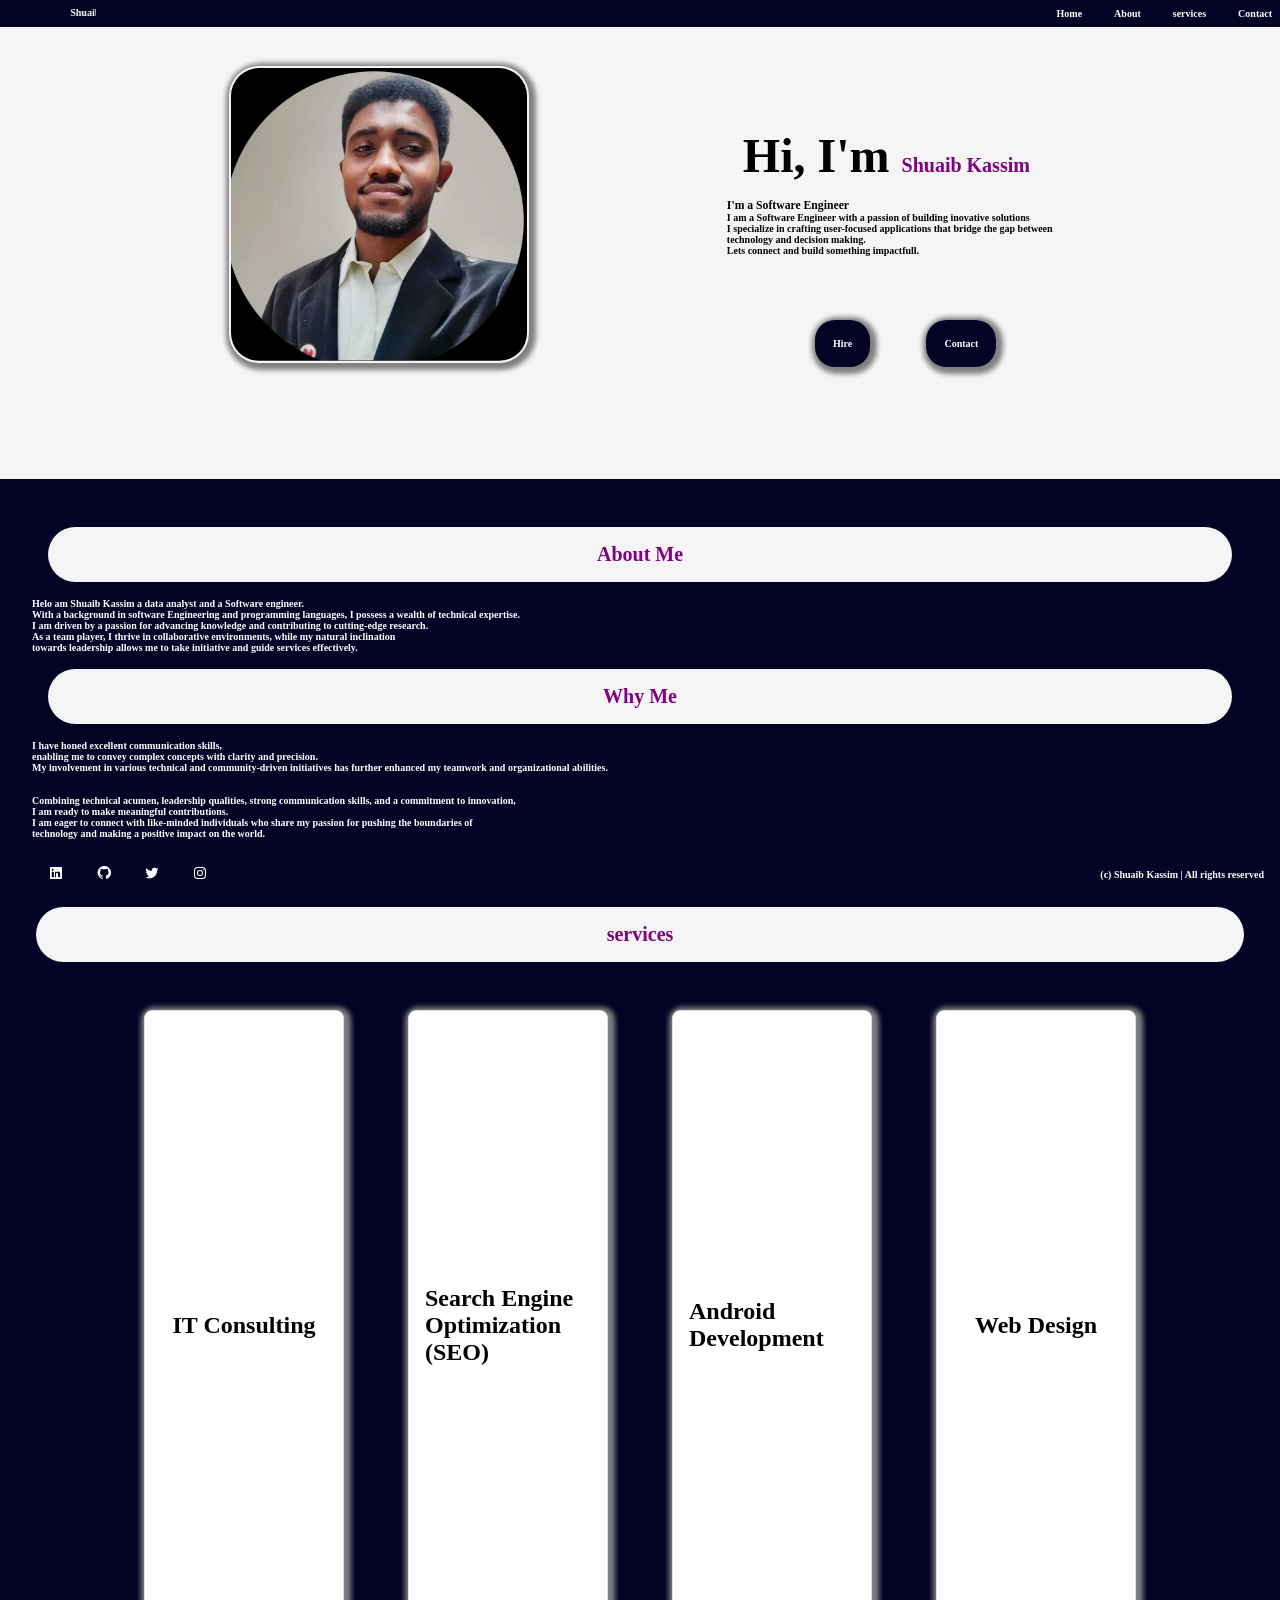
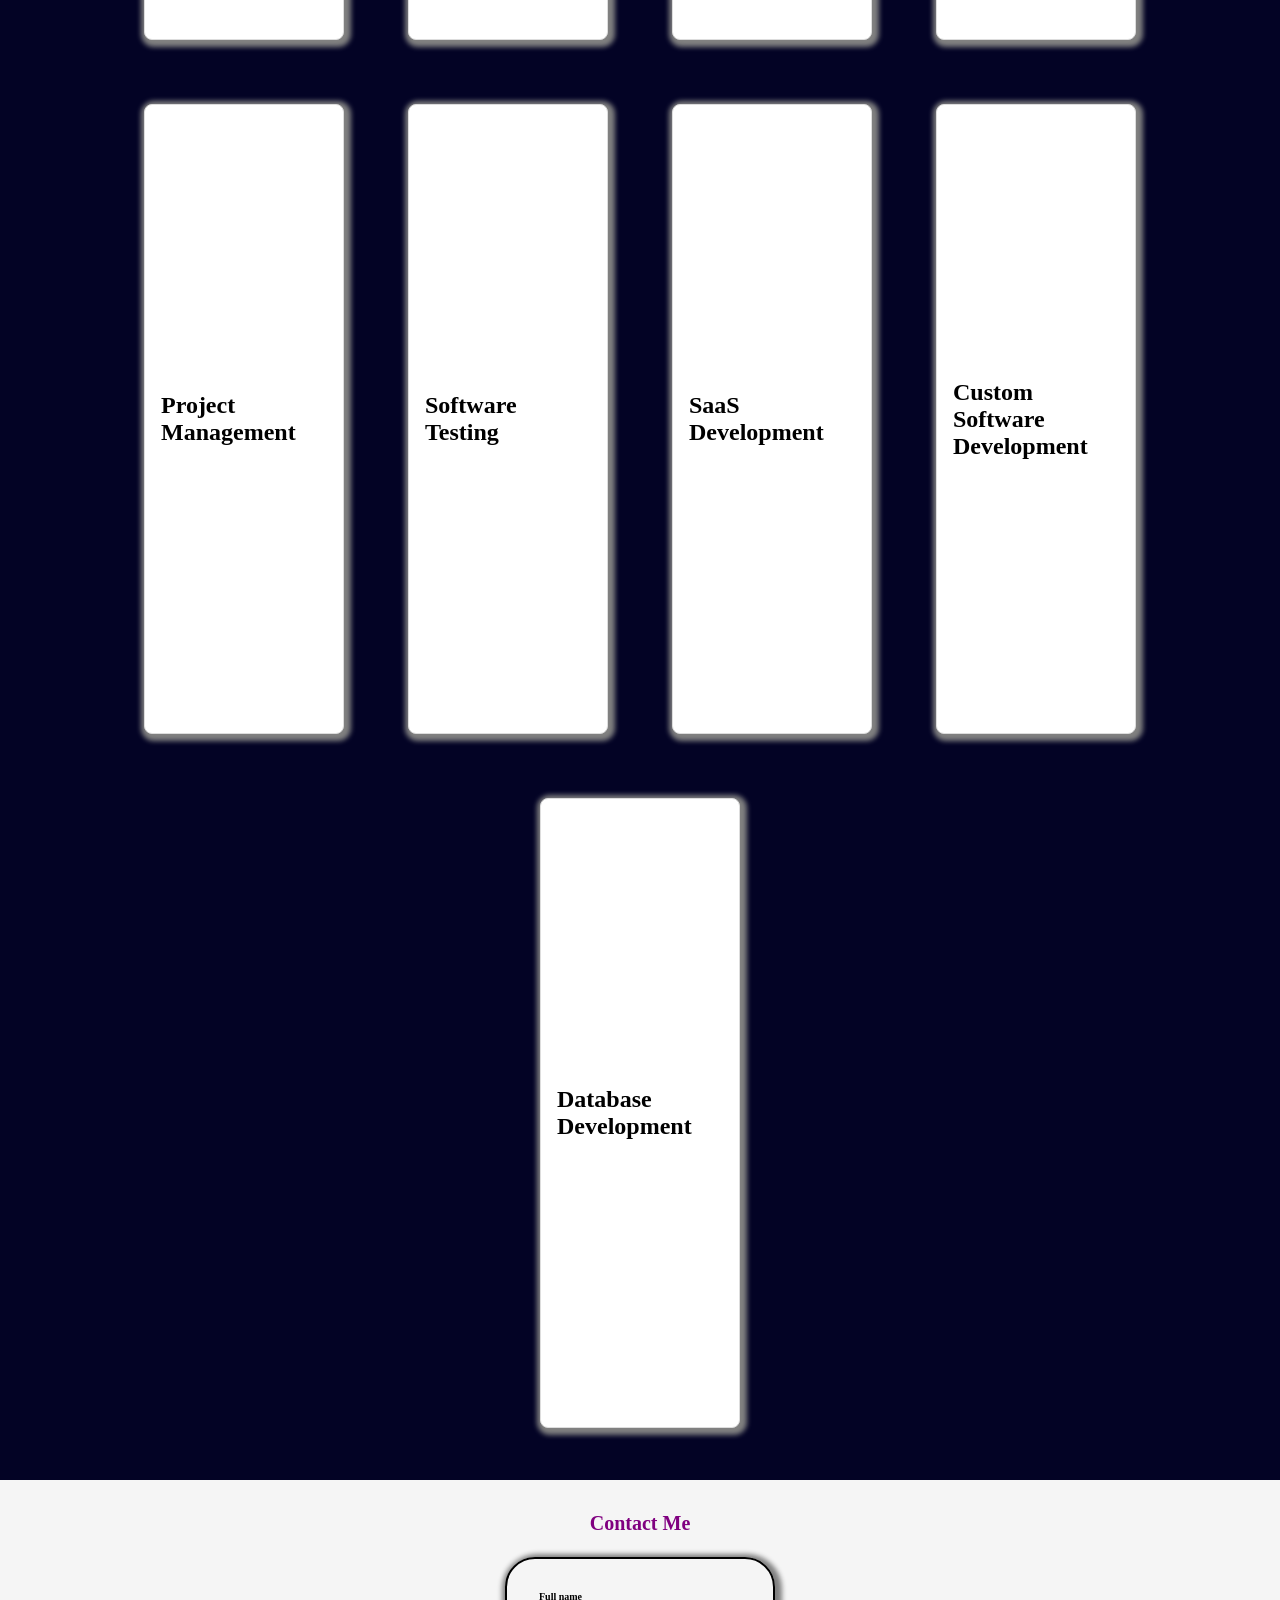
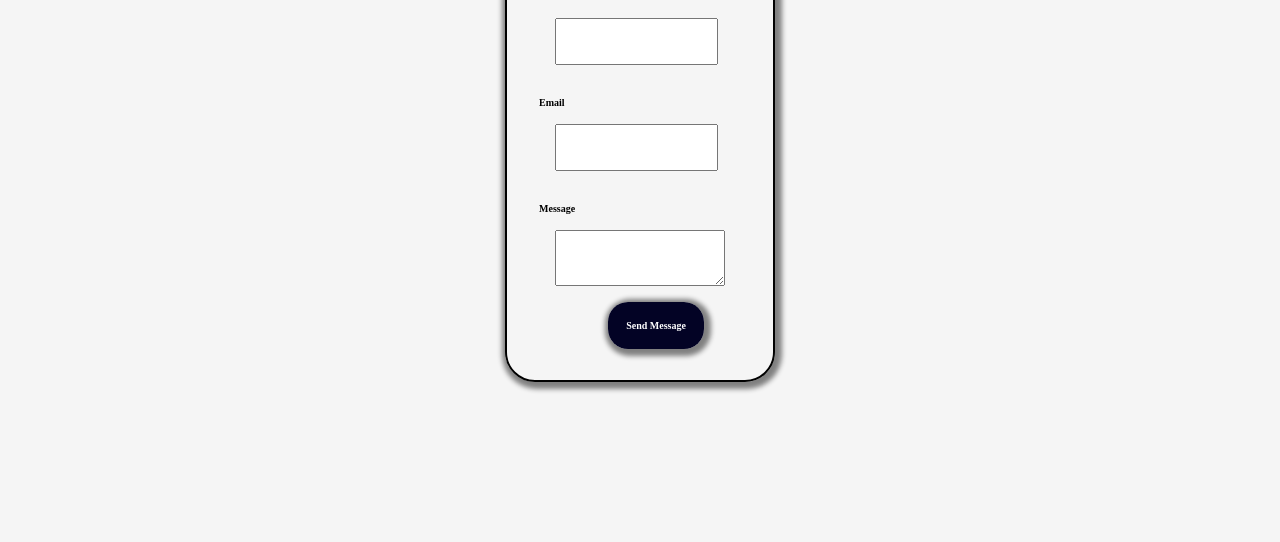
==== index.html @ 87318a44 "Add files via upload" ====
<!DOCTYPE html>
<html lang="en">
<head>
    <meta charset="UTF-8">
    <meta name="viewport" content="width=device-width, initial-scale=1.0">
    <meta name="description" content="Shuaib Kassim - Data Analyst and Front-End Web Developer specializing in actionable insights and user-friendly applications.">
    <link rel="stylesheet" href="styles.css">
    <link href='https://unpkg.com/boxicons@2.1.4/css/boxicons.min.css' rel='stylesheet'>
    <link rel="icon" href="favicon.webp" type="image/x-icon">

    <title>Shuaib Kassim</title>
</head>
<body>
    <header class="header">
        <a href="#Home" class="logo"><marquee behavior="smooth" direction="">Shuaib Kassim</marquee></a>
        <div class="menu_container">
            <div class="menu-button">
                <button class="menu-icon" id="show"><i class='bx bx-menu'></i></button>
            </div>
            <nav class="navigation">
                <a href="#Home" rel="noopener noreferrer" class="active">Home</a>
                <a href="#about" rel="noopener noreferrer" class="active">About</a>
                <a href="#services" rel="noopener noreferrer">services</a>
                <a href="#contact" rel="noopener noreferrer">Contact</a>
            </nav>
        </div>
    </header>
    <section class="home" id="Home">
        <div class="main-container">
            <div class="home-content">
                <div class="home-img">
                    <img src="three.png" alt="Portrait Shuaib Kassim">
                </div>
                <div class="main-paragraph">
                    <div class="paragraph">
                        <h1>Hi, I'm <span>Shuaib Kassim</span></h1>
                        <h3 class="text-animation">I'm a Software Engineer</h3>
                        <p class="p">
                            I am a Software Engineer with a passion of building inovative solutions <br>
                            I specialize in  crafting user-focused applications that bridge the gap between <br>
                            technology and decision making. <br>
                            Lets connect and build something impactfull.
                        </p>
                    </div>
                    <div class="main-btn-group">
                        <div class="inner-bnt-groups">
                            <div class="btn-group">
                                <a href="#" class="btn">Hire</a>
                            </div>
                            <div>
                                <a href="#" class="btn one">Contact</a>
                            </div>
                        </div>
                    </div>
                </div>
            </div>
        </div>
    </section>
    <section class="about" id="about">
        <div class="main-container">
            <div class="about-me">
                <div class="me">
                    <h2 class="heading"><p class="headings"><span>About Me</span></p></h2>
                </div>
                <p class="p">
                    Helo am Shuaib Kassim a data analyst and a Software engineer.
                    <br>
                    With a background in software Engineering and programming languages, I possess a wealth of technical expertise. <br> 
                    I am driven by a passion for advancing knowledge and contributing to cutting-edge research. <br>
                    As a team player, I thrive in collaborative environments, while my natural inclination <br>
                    towards leadership allows me to take initiative and guide services effectively.
                </p>
            </div>
            <div class="why-me">
                <div class="me">
                    <h2 class="headings"><span>Why Me</span></h2>
                </div>
                <p>
                    I have honed excellent communication skills, <br>
                    enabling me to convey complex concepts with clarity and precision. <br>
                    My involvement in various technical and community-driven initiatives has further enhanced my teamwork and organizational abilities. <br>
                    
                    <br><br>
                    Combining technical acumen, leadership qualities, strong communication skills, and a commitment to innovation, <br> 
                    I am ready to make meaningful contributions.  <br>
                    I am eager to connect with like-minded individuals who share my passion for pushing the boundaries of <br>
                    technology and making a positive impact on the world.
                </p>
            </div>
        </div>
    </section>
    <section class="service-main" id="services">
        <div class="me">
            <h2 class="heading"><p class="headings"><span>services</span></p></h2>
        </div>
        <div class="grid-container">
            <div class="service-card">
                <h2>IT Consulting</h2>
            </div>
            <div class="service-card">
                <h2>Search Engine Optimization (SEO)</h2>
            </div>
            <div class="service-card">
                <h2>Android Development</h2>
            </div>
            <div class="service-card">
                <h2>Web Design</h2>
            </div>
            <div class="service-card">
                <h2>Project Management</h2>
            </div>
            <div class="service-card">
                <h2>Software Testing</h2>
            </div>
            <div class="service-card">
                <h2>SaaS Development</h2>
            </div>
            <div class="service-card">
                <h2>Custom Software Development</h2>
            </div>
            <div class="service-card">
                <h2>Database Development</h2>
            </div>        
        </div>
    </section>
    <section class="contact" id="contact">
        <div class="main-contact-container">
            <h2 class="heading"><p class="headings"><span>Contact Me</span></p></h2><br><br>
            <form>
                <div class="input-group">
                    <div class="input-box">
                        <label for="fullname">Full name</label>
                        <br>
                        <input type="text" name="name" class="input" id="fullname" autocomplete="name" required>
                    </div>
                    <div class="input-box">
                        <label for="email">Email</label>
                        <br>
                        <input type="email" name="email" class="input" id="email" autocomplete="email" required>
                    </div>
                    <div class="input-box">
                        <label for="message">Message</label>
                        <br>
                        <textarea name="message"  class="input" id="message" autocomplete="off"></textarea>
                    </div>
                </div>
                <div class="input-group-2">
                    <a href="success.html" type='submit' class="btn">Send Message</a>
                </div>
                <br><br><br>
            </form>
        </div>
    </section> 
    <footer class="footer">
        <div class="social social-icons">
            <a href="" aria-label="LinkedIn"><i class='bx bxl-linkedin-square'></i></a>
            <a href="" aria-label="GitHub"><i class='bx bxl-github'></i></a>
            <a href="" aria-label="Twitter"><i class='bx bxl-twitter'></i></a>
            <a href="" aria-label="Instagram"><i class='bx bxl-instagram'></i></a>
        </div>
        <p class="copyright">(c) Shuaib Kassim | All rights reserved</p>
    </footer>

    <script src="script.js"></script>
</body>
</html>
---- styles.css ----
* {
    margin: 0;
    padding: 0;
    box-sizing: border-box;
}

:root {
    --background-color: whitesmoke;
    --object-color: purple;
    --container-color: rgb(3, 3, 37);
}

html {
    scroll-behavior: smooth;
}

body {
    overflow-y: auto; 
    overflow-x: hidden;
    background-color: var(--background-color);
    font-size: 10px;
    display: block;
    font-weight: bolder;
    min-height: 100vh; 
}

header, footer {
    position: fixed;
    background-color: var(--container-color);
    width: 100%;
    backdrop-filter: blur(10px);
    display: flex;
    justify-content: space-between;
    align-items: center;
    z-index: 5;
}

header {
    top: 0;
}

footer {
    bottom: 0;
    text-align: center;
    padding: 1rem;
}

footer p{
    color: white;
}

.navigation {
    padding: 0.5rem;
    font-size: 10px;
    display: flex;
    justify-content: center;
    align-items: center;
}

a {
    text-decoration: none;
    color: white;
    font-weight: bolder;
    margin-left: 2rem;
}

 header a:hover, footer a:hover, header a:focus, footer a:focus{
    border-bottom: 3px solid white;
}

.menu-button{
    display: none;
}

.home {
    margin-top: 5rem;
    margin-bottom: 3rem; 
    display: flex;
    flex-direction: column;
    width: 100vw;
}

.main-container {
    width: 100vw;
    padding: 2rem;
}



.home-content {
    display: flex;
    justify-content: space-evenly;
    align-items: center;
    flex-direction: row;
}

img {
    max-width: 300px;
    height: auto;
    border: 2px solid transparent;
    border-radius: 30px;
    box-shadow: 2px 2px 5px 5px gray;
}

.home-img {
    border: 2px solid transparent;
    border-radius: 30px;
    margin-top: -5rem;
}

h1 {
    font-size: 3rem;
    overflow-wrap: break-word;
    word-wrap: break-word;
    margin: 1rem;
}




.about {
    background-color: var(--container-color);
    color: white;
}

.main-btn-group{
    padding: 2rem;

}

.inner-bnt-groups{
    display: flex;
    justify-content: space-evenly;
    align-items: center;
    margin-top: 2rem;
}

.btn-group{
    display: flex;
}


.btn{
    background-color: var(--container-color);
    padding: 1rem;
    border: 2px solid transparent;
    border-radius: 20px;
    box-shadow: 2px 2px 5px 5px gray;
    color: white;
}

.btn:hover, .btn:focus{
    background-color: white;
    color: var(--container-color);
    transition: 0.5s ease-in-out;

}

.me{
    background-color: var(--background-color);
    display: flex;
    flex-shrink: 1;
    justify-content: center;
    align-items: center;
    padding: 1rem;
    color: var(--object-color);
    margin: 1rem;
    border-radius: 30px;
}



.social{
    display: flex;
    flex-direction: row;
    justify-content: center;
    align-items: center;
}

.social a{
    color: white;
    font-size: 1rem;
}

.contact{
    width: 100vw;
    padding: 2rem;
    min-height: 70vh;
    margin-bottom: 2rem;
    background-color: whitesmoke;

}

.c-btn{
    display: flex;
    justify-content: center;
    align-items: center;
}
.contact label{
    color: black;
}
label{
    color: white;
}

.main-contact-container{
    width: 100%;
    height: 100%;
    display: flex;
    justify-content: center;
    align-items: center;
    flex-direction: column;
}

.input-box{
    margin: 1rem;
}

.input{
    padding: 1rem;
    margin: 1rem;
    font-size: 10px;
}

form{
    border: 2px solid black;
    padding: 1rem;
    border-radius: 30px;
    box-shadow: 2px 2px 5px 5px gray;
    display: flex;
    justify-content: center;
    align-items: center;
    flex-direction: column;
}

span{
    font-size: 20px;
    color: purple;
}

.skills{
    width: 100vw;
    height: 100vh;
    display: block;
    text-align: center;
}

.skills-container{

    display: flex;
    justify-content: center;
    align-items: center;
    flex-direction: column;
}

li{
    list-style-type: none;
}


.buttons{

    display: flex;
    justify-content: space-between;
    align-items: center;
    width: 100%; 
    max-width: 800px; 
    height: 100vh;

}

.service-main{
    padding: 20px;
    background-color: var(--container-color);
    
}

.grid-container{

    display: flex;
    justify-content: center;
    align-items: center;
    flex-direction: row;
    flex-wrap: wrap;
    flex-grow: 1;
}
.service-card{
    background-color: #fff;
    border: 1px solid #ddd;
    border-radius: 8px;
    padding: 16px;
    box-shadow: 2px 2px 5px 5px grey;
    min-height: 70vh;
    display: flex;
    justify-content: center;
    align-items: center;
    width: 200px;
    height: 100px;
    margin: 2rem;
}

.service-card h2{
    font-size: 1.5rem;


}


::-webkit-scrollbar{
    width: 5px;
}

::-webkit-scrollbar-thumb{
    background-color: var(--main-color);
}

::-webkit-scrollbar-track{
    background-color: var(--second-bg-color);
    width: 50px;
}

@media (max-width: 1024px){
    .home-content {
        flex-direction: column;
        align-items: center;
        justify-content: space-between;
        margin-top: 2rem;
    }
    

    .service-card {
        height: 100px;
    }

    .buttons {
        position: fixed;
        bottom: auto;
    }
    .grid-container {
        grid-template-columns: repeat(3, 1fr);
    }
    .contact{
        margin-bottom: 2rem;
    }
    .navigation {
        display: flex;
        flex-direction: column;
        justify-content: space-between;
        align-items: flex-start;
        background-color: transparent;
        width: 115px;
    }

    .menu-button {
        display: block;
        padding: 0.5rem;
        text-align: left;
    }
    .menu-icon {
        font-size: 1.5rem;
        font-weight: bolder;
        border: none;
        background-color: var(--background-color);
        min-width: 20px;
        min-height: 20px;

    }
    .navigation a {
        margin: 1rem;
        color: black;
    }


}
@media (max-width: 768px){
    .grid-container {
        grid-template-columns: repeat(2, 1fr);
    }
    .home-content {
        flex-direction: column;
        align-items: center;
    }

}
@media (max-width: 640px){
    .service-card {
        height: 100px;
    }

}
@media (max-width: 475px){

}
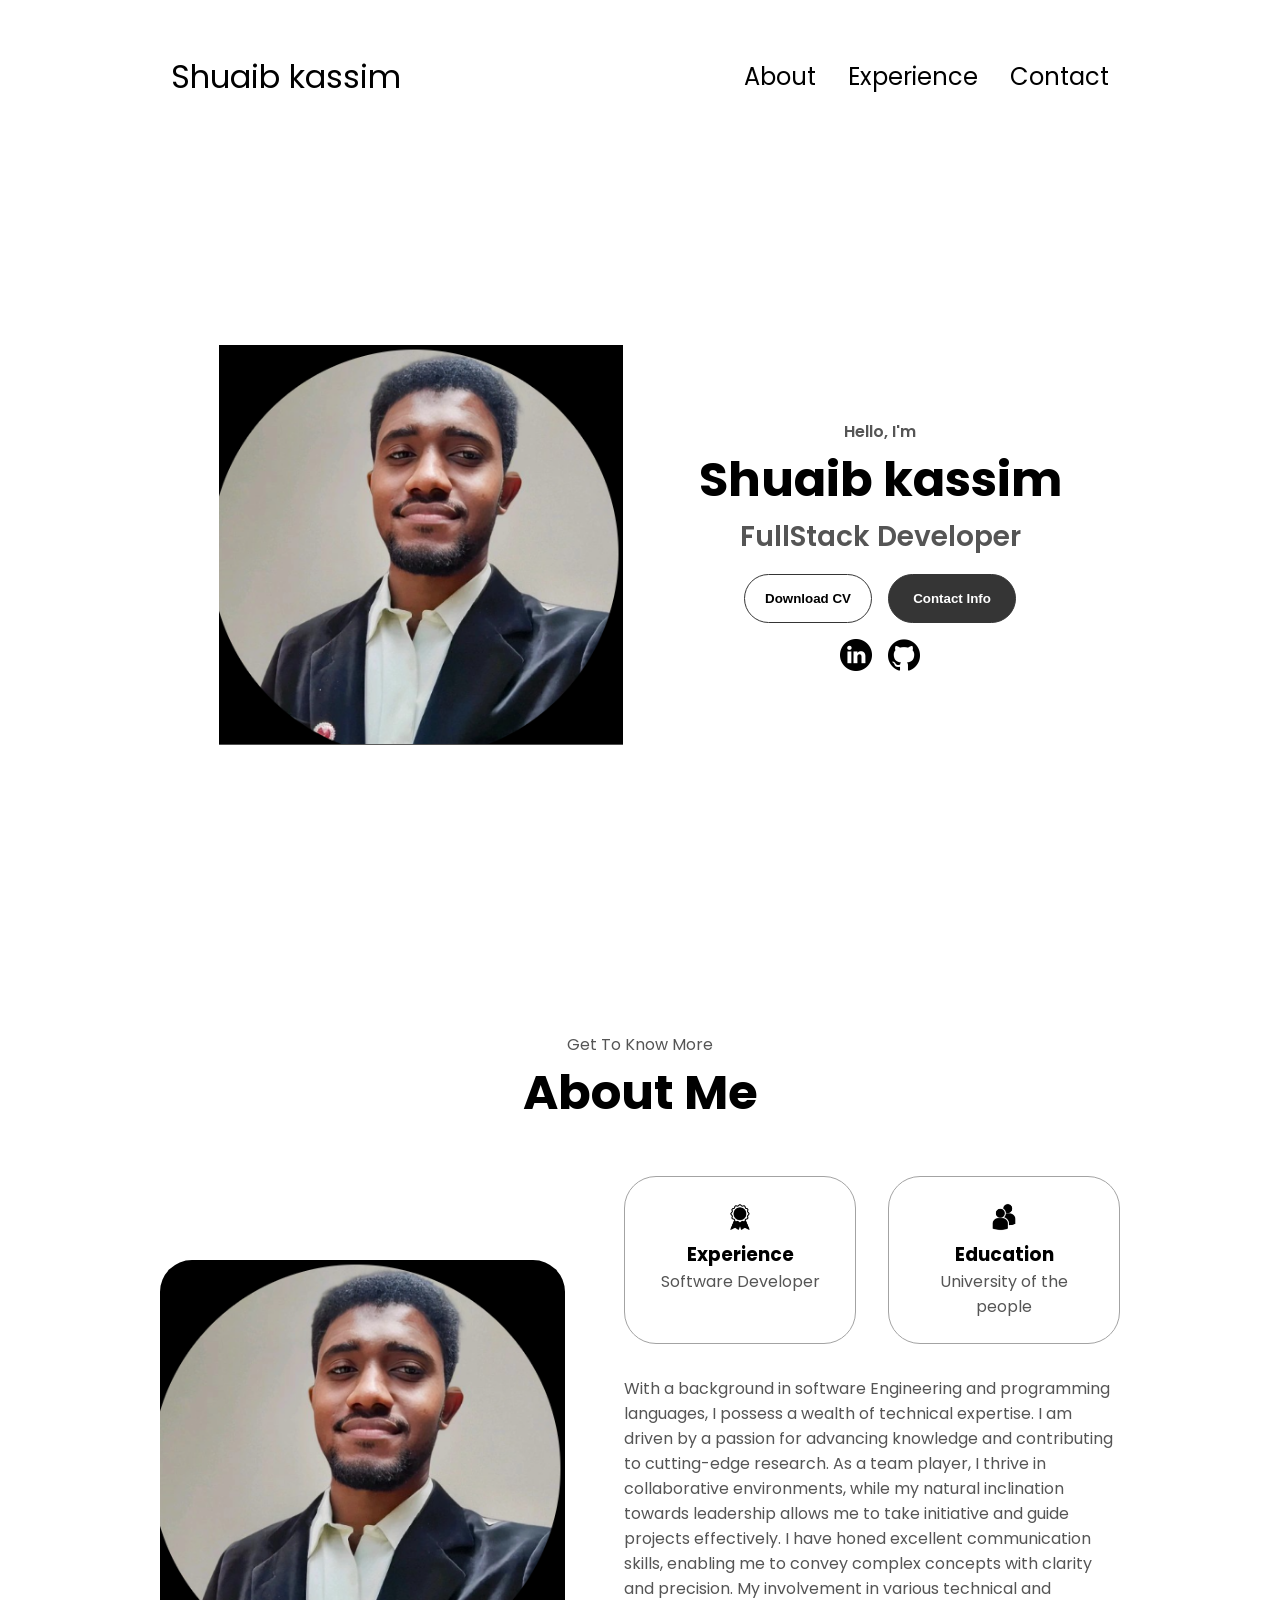
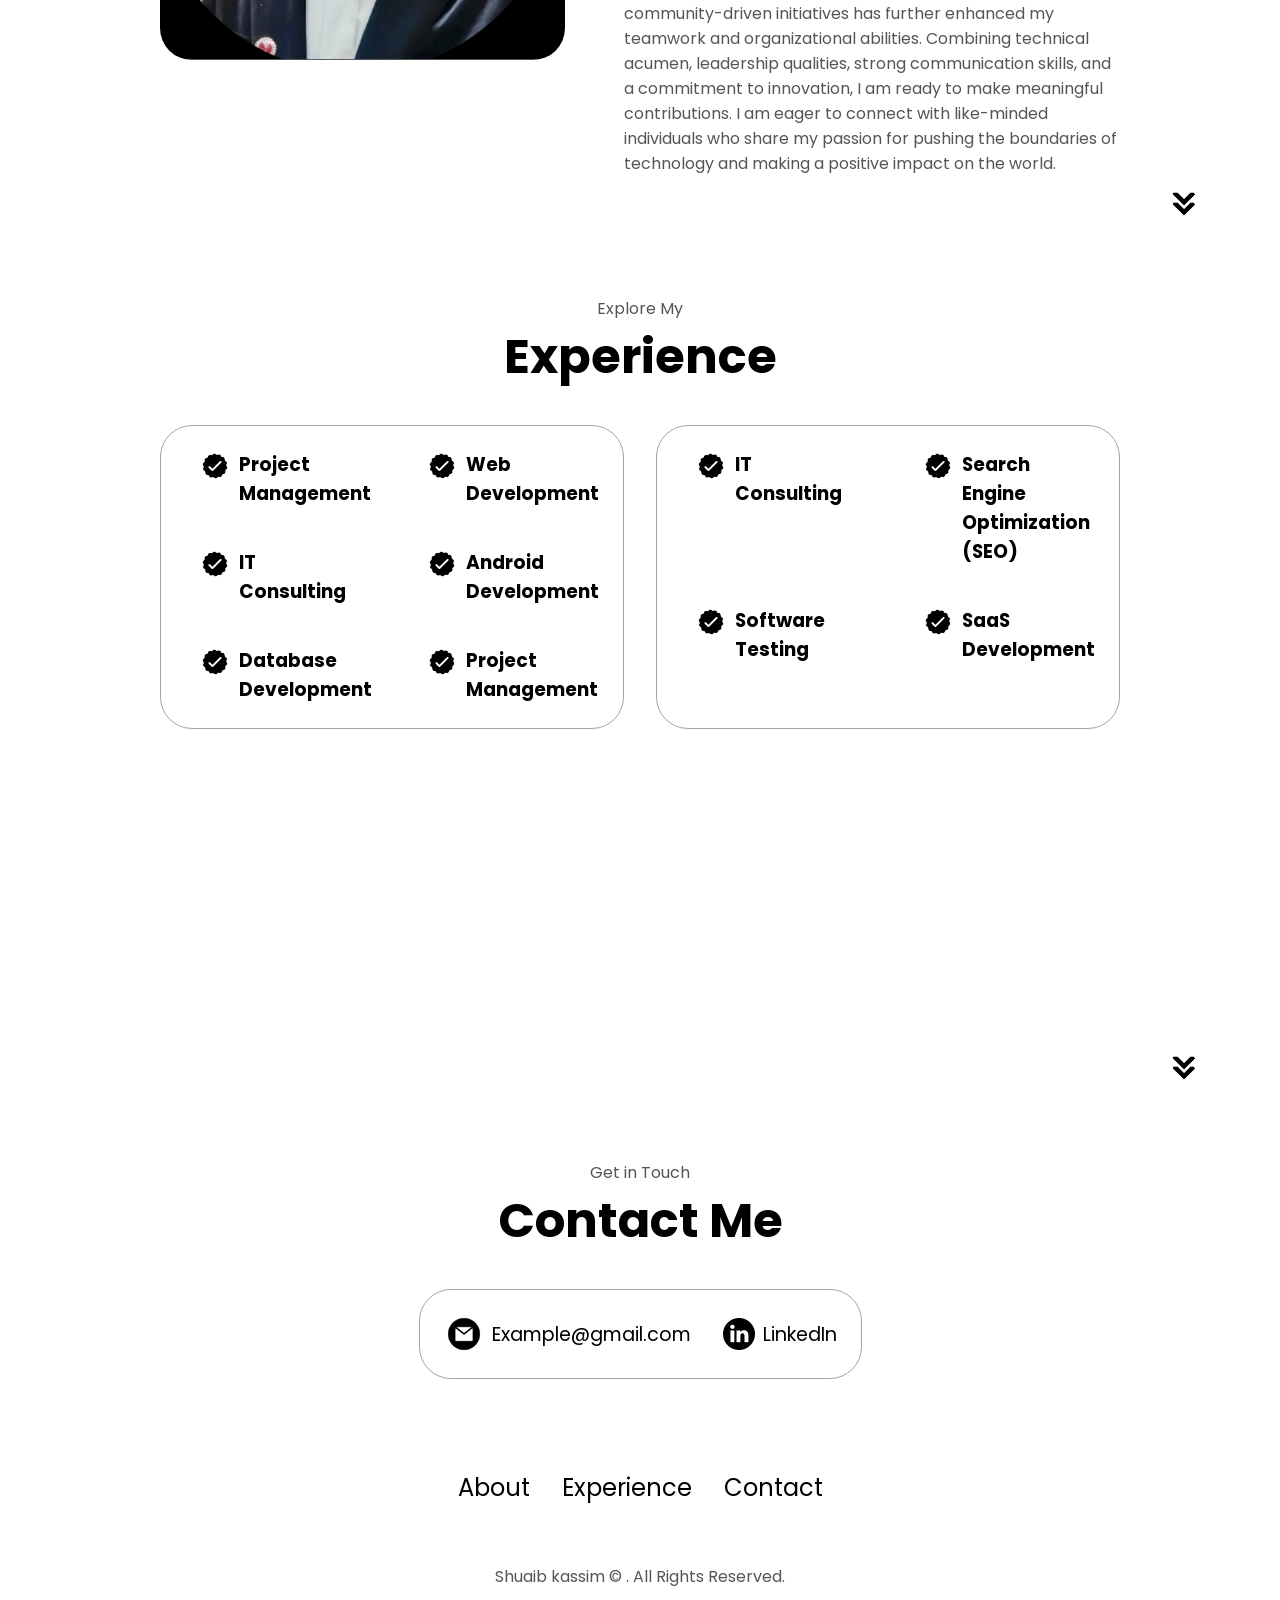
==== commit fb414ff3: "Add files via upload" ====
--- a/index.html
+++ b/index.html
@@ -1,166 +1,286 @@
-<!DOCTYPE html>
-<html lang="en">
-<head>
-    <meta charset="UTF-8">
-    <meta name="viewport" content="width=device-width, initial-scale=1.0">
-    <meta name="description" content="Shuaib Kassim - Data Analyst and Front-End Web Developer specializing in actionable insights and user-friendly applications.">
-    <link rel="stylesheet" href="styles.css">
-    <link href='https://unpkg.com/boxicons@2.1.4/css/boxicons.min.css' rel='stylesheet'>
-    <link rel="icon" href="favicon.webp" type="image/x-icon">
-
-    <title>Shuaib Kassim</title>
-</head>
-<body>
-    <header class="header">
-        <a href="#Home" class="logo"><marquee behavior="smooth" direction="">Shuaib Kassim</marquee></a>
-        <div class="menu_container">
-            <div class="menu-button">
-                <button class="menu-icon" id="show"><i class='bx bx-menu'></i></button>
-            </div>
-            <nav class="navigation">
-                <a href="#Home" rel="noopener noreferrer" class="active">Home</a>
-                <a href="#about" rel="noopener noreferrer" class="active">About</a>
-                <a href="#services" rel="noopener noreferrer">services</a>
-                <a href="#contact" rel="noopener noreferrer">Contact</a>
-            </nav>
-        </div>
-    </header>
-    <section class="home" id="Home">
-        <div class="main-container">
-            <div class="home-content">
-                <div class="home-img">
-                    <img src="three.png" alt="Portrait Shuaib Kassim">
-                </div>
-                <div class="main-paragraph">
-                    <div class="paragraph">
-                        <h1>Hi, I'm <span>Shuaib Kassim</span></h1>
-                        <h3 class="text-animation">I'm a Software Engineer</h3>
-                        <p class="p">
-                            I am a Software Engineer with a passion of building inovative solutions <br>
-                            I specialize in  crafting user-focused applications that bridge the gap between <br>
-                            technology and decision making. <br>
-                            Lets connect and build something impactfull.
-                        </p>
-                    </div>
-                    <div class="main-btn-group">
-                        <div class="inner-bnt-groups">
-                            <div class="btn-group">
-                                <a href="#" class="btn">Hire</a>
-                            </div>
-                            <div>
-                                <a href="#" class="btn one">Contact</a>
-                            </div>
-                        </div>
-                    </div>
-                </div>
-            </div>
-        </div>
-    </section>
-    <section class="about" id="about">
-        <div class="main-container">
-            <div class="about-me">
-                <div class="me">
-                    <h2 class="heading"><p class="headings"><span>About Me</span></p></h2>
-                </div>
-                <p class="p">
-                    Helo am Shuaib Kassim a data analyst and a Software engineer.
-                    <br>
-                    With a background in software Engineering and programming languages, I possess a wealth of technical expertise. <br> 
-                    I am driven by a passion for advancing knowledge and contributing to cutting-edge research. <br>
-                    As a team player, I thrive in collaborative environments, while my natural inclination <br>
-                    towards leadership allows me to take initiative and guide services effectively.
-                </p>
-            </div>
-            <div class="why-me">
-                <div class="me">
-                    <h2 class="headings"><span>Why Me</span></h2>
-                </div>
-                <p>
-                    I have honed excellent communication skills, <br>
-                    enabling me to convey complex concepts with clarity and precision. <br>
-                    My involvement in various technical and community-driven initiatives has further enhanced my teamwork and organizational abilities. <br>
-                    
-                    <br><br>
-                    Combining technical acumen, leadership qualities, strong communication skills, and a commitment to innovation, <br> 
-                    I am ready to make meaningful contributions.  <br>
-                    I am eager to connect with like-minded individuals who share my passion for pushing the boundaries of <br>
-                    technology and making a positive impact on the world.
-                </p>
-            </div>
-        </div>
-    </section>
-    <section class="service-main" id="services">
-        <div class="me">
-            <h2 class="heading"><p class="headings"><span>services</span></p></h2>
-        </div>
-        <div class="grid-container">
-            <div class="service-card">
-                <h2>IT Consulting</h2>
-            </div>
-            <div class="service-card">
-                <h2>Search Engine Optimization (SEO)</h2>
-            </div>
-            <div class="service-card">
-                <h2>Android Development</h2>
-            </div>
-            <div class="service-card">
-                <h2>Web Design</h2>
-            </div>
-            <div class="service-card">
-                <h2>Project Management</h2>
-            </div>
-            <div class="service-card">
-                <h2>Software Testing</h2>
-            </div>
-            <div class="service-card">
-                <h2>SaaS Development</h2>
-            </div>
-            <div class="service-card">
-                <h2>Custom Software Development</h2>
-            </div>
-            <div class="service-card">
-                <h2>Database Development</h2>
-            </div>        
-        </div>
-    </section>
-    <section class="contact" id="contact">
-        <div class="main-contact-container">
-            <h2 class="heading"><p class="headings"><span>Contact Me</span></p></h2><br><br>
-            <form>
-                <div class="input-group">
-                    <div class="input-box">
-                        <label for="fullname">Full name</label>
-                        <br>
-                        <input type="text" name="name" class="input" id="fullname" autocomplete="name" required>
-                    </div>
-                    <div class="input-box">
-                        <label for="email">Email</label>
-                        <br>
-                        <input type="email" name="email" class="input" id="email" autocomplete="email" required>
-                    </div>
-                    <div class="input-box">
-                        <label for="message">Message</label>
-                        <br>
-                        <textarea name="message"  class="input" id="message" autocomplete="off"></textarea>
-                    </div>
-                </div>
-                <div class="input-group-2">
-                    <a href="success.html" type='submit' class="btn">Send Message</a>
-                </div>
-                <br><br><br>
-            </form>
-        </div>
-    </section> 
-    <footer class="footer">
-        <div class="social social-icons">
-            <a href="" aria-label="LinkedIn"><i class='bx bxl-linkedin-square'></i></a>
-            <a href="" aria-label="GitHub"><i class='bx bxl-github'></i></a>
-            <a href="" aria-label="Twitter"><i class='bx bxl-twitter'></i></a>
-            <a href="" aria-label="Instagram"><i class='bx bxl-instagram'></i></a>
-        </div>
-        <p class="copyright">(c) Shuaib Kassim | All rights reserved</p>
-    </footer>
-
-    <script src="script.js"></script>
-</body>
-</html>+<!DOCTYPE html>
+<html lang="en">
+  <head>
+    <meta charset="UTF-8" />
+    <meta http-equiv="X-UA-Compatible" content="IE=edge" />
+    <meta name="viewport" content="width=device-width, initial-scale=1.0" />
+    <title>My Portfolio</title>
+    <link rel="stylesheet" href="style.css" />
+    <link rel="stylesheet" href="mediaqueries.css" />
+  </head>
+  <body>
+    <nav id="desktop-nav">
+      <div class="logo">Shuaib kassim</div>
+      <div>
+        <ul class="nav-links">
+          <li><a href="#about">About</a></li>
+          <li><a href="#experience">Experience</a></li>
+          <li><a href="#contact">Contact</a></li>
+        </ul>
+      </div>
+    </nav>
+    <nav id="hamburger-nav">
+      <div class="logo">Shuaib kassim</div>
+      <div class="hamburger-menu">
+        <div class="hamburger-icon" onclick="toggleMenu()">
+          <span></span>
+          <span></span>
+          <span></span>
+        </div>
+        <div class="menu-links">
+          <li><a href="#about" onclick="toggleMenu()">About</a></li>
+          <li><a href="#experience" onclick="toggleMenu()">Experience</a></li>
+          <li><a href="#projects" onclick="toggleMenu()">Projects</a></li>
+          <li><a href="#contact" onclick="toggleMenu()">Contact</a></li>
+        </div>
+      </div>
+    </nav>
+    <section id="profile">
+      <div class="section__pic-container">
+        <img src="./assets/three.png" alt="Shuaib kassim profile picture" />
+      </div>
+      <div class="section__text">
+        <p class="section__text__p1">Hello, I'm</p>
+        <h1 class="title">Shuaib kassim</h1>
+        <p class="section__text__p2">FullStack Developer</p>
+        <div class="btn-container">
+          <button
+            class="btn btn-color-2"
+            onclick="window.open('./assets/resume-example.pdf')"
+          >
+            Download CV
+          </button>
+          <button class="btn btn-color-1" onclick="location.href='./#contact'">
+            Contact Info
+          </button>
+        </div>
+        <div id="socials-container">
+          <img
+            src="./assets/linkedin.png"
+            alt="My LinkedIn profile"
+            class="icon"
+            onclick="location.href='https://linkedin.com/'"
+          />
+          <img
+            src="./assets/github.png"
+            alt="My Github profile"
+            class="icon"
+            onclick="location.href='https://github.com/'"
+          />
+        </div>
+      </div>
+    </section>
+    <section id="about">
+      <p class="section__text__p1">Get To Know More</p>
+      <h1 class="title">About Me</h1>
+      <div class="section-container">
+        <div class="section__pic-container">
+          <img
+            src="./assets/three.png"
+            alt="Profile picture"
+            class="about-pic"
+          />
+        </div>
+        <div class="about-details-container">
+          <div class="about-containers">
+            <div class="details-container">
+              <img
+                src="./assets/experience.png"
+                alt="Experience icon"
+                class="icon"
+              />
+              <h3>Experience</h3>
+              <p>Software Developer</p>
+            </div>
+            <div class="details-container">
+              <img
+                src="./assets/education.png"
+                alt="Education icon"
+                class="icon"
+              />
+              <h3>Education</h3>
+              <p>University of the people</p>
+            </div>
+          </div>
+          <div class="text-container">
+            <p>
+              With a background in software Engineering and programming languages, I possess a wealth of technical expertise. 
+              I am driven by a passion for advancing knowledge and contributing to cutting-edge research. 
+              As a team player, I thrive in collaborative environments, while my natural inclination towards leadership allows me to take initiative and guide projects effectively.
+              
+              I have honed excellent communication skills, enabling me to convey complex concepts with clarity and precision. 
+              My involvement in various technical and community-driven initiatives has further enhanced my teamwork and organizational abilities.
+              
+              Combining technical acumen, leadership qualities, strong communication skills, and a commitment to innovation, I am ready to make meaningful contributions. 
+              I am eager to connect with like-minded individuals who share my passion for pushing the boundaries of technology and making a positive impact on the world.
+            </p>
+          </div>
+        </div>
+      </div>
+      <img
+        src="./assets/arrow.png"
+        alt="Arrow icon"
+        class="icon arrow"
+        onclick="location.href='./#experience'"
+      />
+    </section>
+    <section id="experience">
+      <p class="section__text__p1">Explore My</p>
+      <h1 class="title">Experience</h1>
+      <div class="experience-details-container">
+        <div class="about-containers">
+          <div class="details-container">
+            <div class="article-container">
+              <article>
+                <img
+                  src="./assets/checkmark.png"
+                  alt="Experience icon"
+                  class="icon"
+                />
+                <div>
+                  <h3>Project Management</h3>
+                </div>
+              </article>
+              <article>
+                <img
+                  src="./assets/checkmark.png"
+                  alt="Experience icon"
+                  class="icon"
+                />
+                <div>
+                  <h3>Web Development</h3>
+                </div>
+              </article>
+              <article>
+                <img
+                  src="./assets/checkmark.png"
+                  alt="Experience icon"
+                  class="icon"
+                />
+                <div>
+                  <h3>IT Consulting</h3>
+                </div>
+              </article>
+              <article>
+                <img
+                  src="./assets/checkmark.png"
+                  alt="Experience icon"
+                  class="icon"
+                />
+                <div>
+                  <h3>Android Development </h3>
+                </div>
+              </article>
+              <article>
+                <img
+                  src="./assets/checkmark.png"
+                  alt="Experience icon"
+                  class="icon"
+                />
+                <div>
+                  <h3>Database Development</h3>
+                </div>
+              </article>
+              <article>
+                <img
+                  src="./assets/checkmark.png"
+                  alt="Experience icon"
+                  class="icon"
+                />
+                <div>
+                  <h3>Project Management</h3>
+                </div>
+              </article>
+            </div>
+          </div>
+          <div class="details-container">
+            <div class="article-container">
+              <article>
+                <img
+                  src="./assets/checkmark.png"
+                  alt="Experience icon"
+                  class="icon"
+                />
+                <div>
+                  <h3>IT Consulting</h3>
+                </div>
+              </article>
+              <article>
+                <img
+                  src="./assets/checkmark.png"
+                  alt="Experience icon"
+                  class="icon"
+                />
+                <div>
+                  <h3>Search Engine Optimization (SEO)</h3>
+                </div>
+              </article>
+              <article>
+                <img
+                  src="./assets/checkmark.png"
+                  alt="Experience icon"
+                  class="icon"
+                />
+                <div>
+                  <h3>Software Testing</h3>
+                </div>
+              </article>
+              <article>
+                <img
+                  src="./assets/checkmark.png"
+                  alt="Experience icon"
+                  class="icon"
+                />
+                <div>
+                  <h3>SaaS Development</h3>
+                </div>
+              </article>
+            </div>
+          </div>
+        </div>
+      </div>
+      <img
+        src="./assets/arrow.png"
+        alt="Arrow icon"
+        class="icon arrow"
+        onclick="location.href='./#projects'"
+      />
+    </section>
+    <section id="contact">
+      <p class="section__text__p1">Get in Touch</p>
+      <h1 class="title">Contact Me</h1>
+      <div class="contact-info-upper-container">
+        <div class="contact-info-container">
+          <img
+            src="./assets/email.png"
+            alt="Email icon"
+            class="icon contact-icon email-icon"
+          />
+          <p><a href="mailto:shuaibkassimmoha@gmail.com">Example@gmail.com</a></p>
+        </div>
+        <div class="contact-info-container">
+          <img
+            src="./assets/linkedin.png"
+            alt="LinkedIn icon"
+            class="icon contact-icon"
+          />
+          <p><a href="https://www.linkedin.com/in/shuaib-kassim-372521260?lipi=urn%3Ali%3Apage%3Ad_flagship3_profile_view_base_contact_details%3BKP86zxo5S%2F%2Bxs%2FA3G9oGOg%3D%3D">LinkedIn</a></p>
+        </div>
+      </div>
+    </section>
+    <footer>
+      <nav>
+        <div class="nav-links-container">
+          <ul class="nav-links">
+            <li><a href="#about">About</a></li>
+            <li><a href="#experience">Experience</a></li>
+
+            <li><a href="#contact">Contact</a></li>
+          </ul>
+        </div>
+      </nav>
+      <p>Shuaib kassim &#169; . All Rights Reserved.</p>
+    </footer>
+    <script src="script.js"></script>
+  </body>
+</html>
--- a/style.css
+++ b/style.css
@@ -0,0 +1,431 @@
+
+
+@import url("https://fonts.googleapis.com/css2?family=Poppins:wght@300;400;500;600&display=swap");
+
+* {
+  margin: 0;
+  padding: 0;
+}
+
+body {
+  font-family: "Poppins", sans-serif;
+}
+
+html {
+  scroll-behavior: smooth;
+}
+
+p {
+  color: rgb(85, 85, 85);
+}
+
+
+
+a,
+.btn {
+  transition: all 300ms ease;
+}
+
+
+nav,
+.nav-links {
+  display: flex;
+}
+
+nav {
+  justify-content: space-around;
+  align-items: center;
+  height: 17vh;
+}
+
+.nav-links {
+  gap: 2rem;
+  list-style: none;
+  font-size: 1.5rem;
+}
+
+a {
+  color: black;
+  text-decoration: none;
+  text-decoration-color: white;
+}
+
+a:hover {
+  color: grey;
+  text-decoration: underline;
+  text-underline-offset: 1rem;
+  text-decoration-color: rgb(181, 181, 181);
+}
+
+.logo {
+  font-size: 2rem;
+}
+
+.logo:hover {
+  cursor: default;
+}
+
+/* HAMBURGER MENU */
+
+#hamburger-nav {
+  display: none;
+}
+
+.hamburger-menu {
+  position: relative;
+  display: inline-block;
+}
+
+.hamburger-icon {
+  display: flex;
+  flex-direction: column;
+  justify-content: space-between;
+  height: 24px;
+  width: 30px;
+  cursor: pointer;
+}
+
+.hamburger-icon span {
+  width: 100%;
+  height: 2px;
+  background-color: black;
+  transition: all 0.3 ease-in-out;
+}
+
+.menu-links {
+  position: absolute;
+  top: 100%;
+  right: 0;
+  background-color: white;
+  width: fit-content;
+  max-height: 0;
+  overflow: hidden;
+  transition: all 0.3 ease-in-out;
+}
+
+.menu-links a {
+  display: block;
+  padding: 10px;
+  text-align: center;
+  font-size: 1.5rem;
+  color: black;
+  text-decoration: none;
+  transition: all 0.3 ease-in-out;
+}
+
+.menu-links li {
+  list-style: none;
+}
+
+.menu-links.open {
+  max-height: 300px;
+}
+
+.hamburger-icon.open span:first-child {
+  transform: rotate(45deg) translate(10px, 5px);
+}
+
+.hamburger-icon.open span:nth-child(2) {
+  opacity: 0;
+}
+
+.hamburger-icon.open span:last-child {
+  transform: rotate(-45deg) translate(10px, -5px);
+}
+
+.hamburger-icon span:first-child {
+  transform: none;
+}
+
+.hamburger-icon span:first-child {
+  opacity: 1;
+}
+
+.hamburger-icon span:first-child {
+  transform: none;
+}
+
+/* SECTIONS */
+
+section {
+  padding-top: 4vh;
+  height: 96vh;
+  margin: 0 10rem;
+  box-sizing: border-box;
+  min-height: fit-content;
+}
+
+.section-container {
+  display: flex;
+}
+
+/* PROFILE SECTION */
+
+#profile {
+  display: flex;
+  justify-content: center;
+  gap: 5rem;
+  height: 80vh;
+}
+
+.section__pic-container {
+  display: flex;
+  height: 400px;
+  width: 400px;
+  margin: auto 0;
+}
+
+.section__text {
+  align-self: center;
+  text-align: center;
+}
+
+.section__text p {
+  font-weight: 600;
+}
+
+.section__text__p1 {
+  text-align: center;
+}
+
+.section__text__p2 {
+  font-size: 1.75rem;
+  margin-bottom: 1rem;
+}
+
+.title {
+  font-size: 3rem;
+  text-align: center;
+}
+
+#socials-container {
+  display: flex;
+  justify-content: center;
+  margin-top: 1rem;
+  gap: 1rem;
+}
+
+/* ICONS */
+
+.icon {
+  cursor: pointer;
+  height: 2rem;
+}
+
+/* BUTTONS */
+
+.btn-container {
+  display: flex;
+  justify-content: center;
+  gap: 1rem;
+}
+
+.btn {
+  font-weight: 600;
+  transition: all 300ms ease;
+  padding: 1rem;
+  width: 8rem;
+  border-radius: 2rem;
+}
+
+.btn-color-1,
+.btn-color-2 {
+  border: rgb(53, 53, 53) 0.1rem solid;
+}
+
+.btn-color-1:hover,
+.btn-color-2:hover {
+  cursor: pointer;
+}
+
+.btn-color-1,
+.btn-color-2:hover {
+  background: rgb(53, 53, 53);
+  color: white;
+}
+
+.btn-color-1:hover {
+  background: rgb(0, 0, 0);
+}
+
+.btn-color-2 {
+  background: none;
+}
+
+.btn-color-2:hover {
+  border: rgb(255, 255, 255) 0.1rem solid;
+}
+
+.btn-container {
+  gap: 1rem;
+}
+
+/* ABOUT SECTION */
+
+#about {
+  position: relative;
+}
+
+.about-containers {
+  gap: 2rem;
+  margin-bottom: 2rem;
+  margin-top: 2rem;
+}
+
+.about-details-container {
+  justify-content: center;
+  flex-direction: column;
+}
+
+.about-containers,
+.about-details-container {
+  display: flex;
+}
+
+.about-pic {
+  border-radius: 2rem;
+}
+
+.arrow {
+  position: absolute;
+  right: -5rem;
+  bottom: 2.5rem;
+}
+
+.details-container {
+  padding: 1.5rem;
+  flex: 1;
+  background: white;
+  border-radius: 2rem;
+  border: rgb(53, 53, 53) 0.1rem solid;
+  border-color: rgb(163, 163, 163);
+  text-align: center;
+}
+
+.section-container {
+  gap: 4rem;
+  height: 80%;
+}
+
+.section__pic-container {
+  height: 400px;
+  width: 400px;
+  margin: auto 0;
+}
+
+/* EXPERIENCE SECTION */
+
+#experience {
+  position: relative;
+}
+
+.experience-sub-title {
+  color: rgb(85, 85, 85);
+  font-weight: 600;
+  font-size: 1.75rem;
+  margin-bottom: 2rem;
+}
+
+.experience-details-container {
+  display: flex;
+  justify-content: center;
+  flex-direction: column;
+}
+
+.article-container {
+  display: flex;
+  text-align: initial;
+  flex-wrap: wrap;
+  flex-direction: row;
+  gap: 2.5rem;
+  justify-content: space-around;
+}
+
+article {
+  display: flex;
+  width: 10rem;
+  justify-content: space-around;
+  gap: 0.5rem;
+}
+
+article .icon {
+  cursor: default;
+}
+
+/* PROJECTS SECTION */
+
+#projects {
+  position: relative;
+}
+
+.color-container {
+  border-color: rgb(163, 163, 163);
+  background: rgb(250, 250, 250);
+}
+
+.project-img {
+  border-radius: 2rem;
+  width: 90%;
+  height: 90%;
+}
+
+.project-title {
+  margin: 1rem;
+  color: black;
+}
+
+.project-btn {
+  color: black;
+  border-color: rgb(163, 163, 163);
+}
+
+/* CONTACT */
+
+#contact {
+  display: flex;
+  justify-content: center;
+  flex-direction: column;
+  height: 70vh;
+}
+
+.contact-info-upper-container {
+  display: flex;
+  justify-content: center;
+  border-radius: 2rem;
+  border: rgb(53, 53, 53) 0.1rem solid;
+  border-color: rgb(163, 163, 163);
+  background: (250, 250, 250);
+  margin: 2rem auto;
+  padding: 0.5rem;
+}
+
+.contact-info-container {
+  display: flex;
+  align-items: center;
+  justify-content: center;
+  gap: 0.5rem;
+  margin: 1rem;
+}
+
+.contact-info-container p {
+  font-size: larger;
+}
+
+.contact-icon {
+  cursor: default;
+}
+
+.email-icon {
+  height: 2.5rem;
+}
+
+/* FOOTER SECTION */
+
+footer {
+  height: 26vh;
+  margin: 0 1rem;
+}
+
+footer p {
+  text-align: center;
+}
--- a/mediaqueries.css
+++ b/mediaqueries.css
@@ -0,0 +1,103 @@
+@media screen and (max-width: 1400px) {
+  #profile {
+    height: 83vh;
+    margin-bottom: 6rem;
+  }
+  .about-containers {
+    flex-wrap: wrap;
+  }
+  #contact,
+  #projects {
+    height: fit-content;
+  }
+}
+
+@media screen and (max-width: 1200px) {
+  #desktop-nav {
+    display: none;
+  }
+  #hamburger-nav {
+    display: flex;
+  }
+  #experience,
+  .experience-details-container {
+    margin-top: 2rem;
+  }
+  #profile,
+  .section-container {
+    display: block;
+  }
+  .arrow {
+    display: none;
+  }
+  section,
+  .section-container {
+    height: fit-content;
+  }
+  section {
+    margin: 0 5%;
+  }
+  .section__pic-container {
+    width: 275px;
+    height: 275px;
+    margin: 0 auto 2rem;
+  }
+  .about-containers {
+    margin-top: 0;
+  }
+}
+
+@media screen and (max-width: 600px) {
+  #contact,
+  footer {
+    height: 40vh;
+  }
+  #profile {
+    height: 83vh;
+    margin-bottom: 0;
+  }
+  article {
+    font-size: 1rem;
+  }
+  footer nav {
+    height: fit-content;
+    margin-bottom: 2rem;
+  }
+  .about-containers,
+  .contact-info-upper-container,
+  .btn-container {
+    flex-wrap: wrap;
+  }
+  .contact-info-container {
+    margin: 0;
+  }
+  .contact-info-container p,
+  .nav-links li a {
+    font-size: 1rem;
+  }
+  .experience-sub-title {
+    font-size: 1.25rem;
+  }
+  .logo {
+    font-size: 1.5rem;
+  }
+  .nav-links {
+    flex-direction: column;
+    gap: 0.5rem;
+    text-align: center;
+  }
+  .section__pic-container {
+    width: auto;
+    height: 46vw;
+    justify-content: center;
+  }
+  .section__text__p2 {
+    font-size: 1.25rem;
+  }
+  .title {
+    font-size: 2rem;
+  }
+  .text-container {
+    text-align: justify;
+  }
+}
